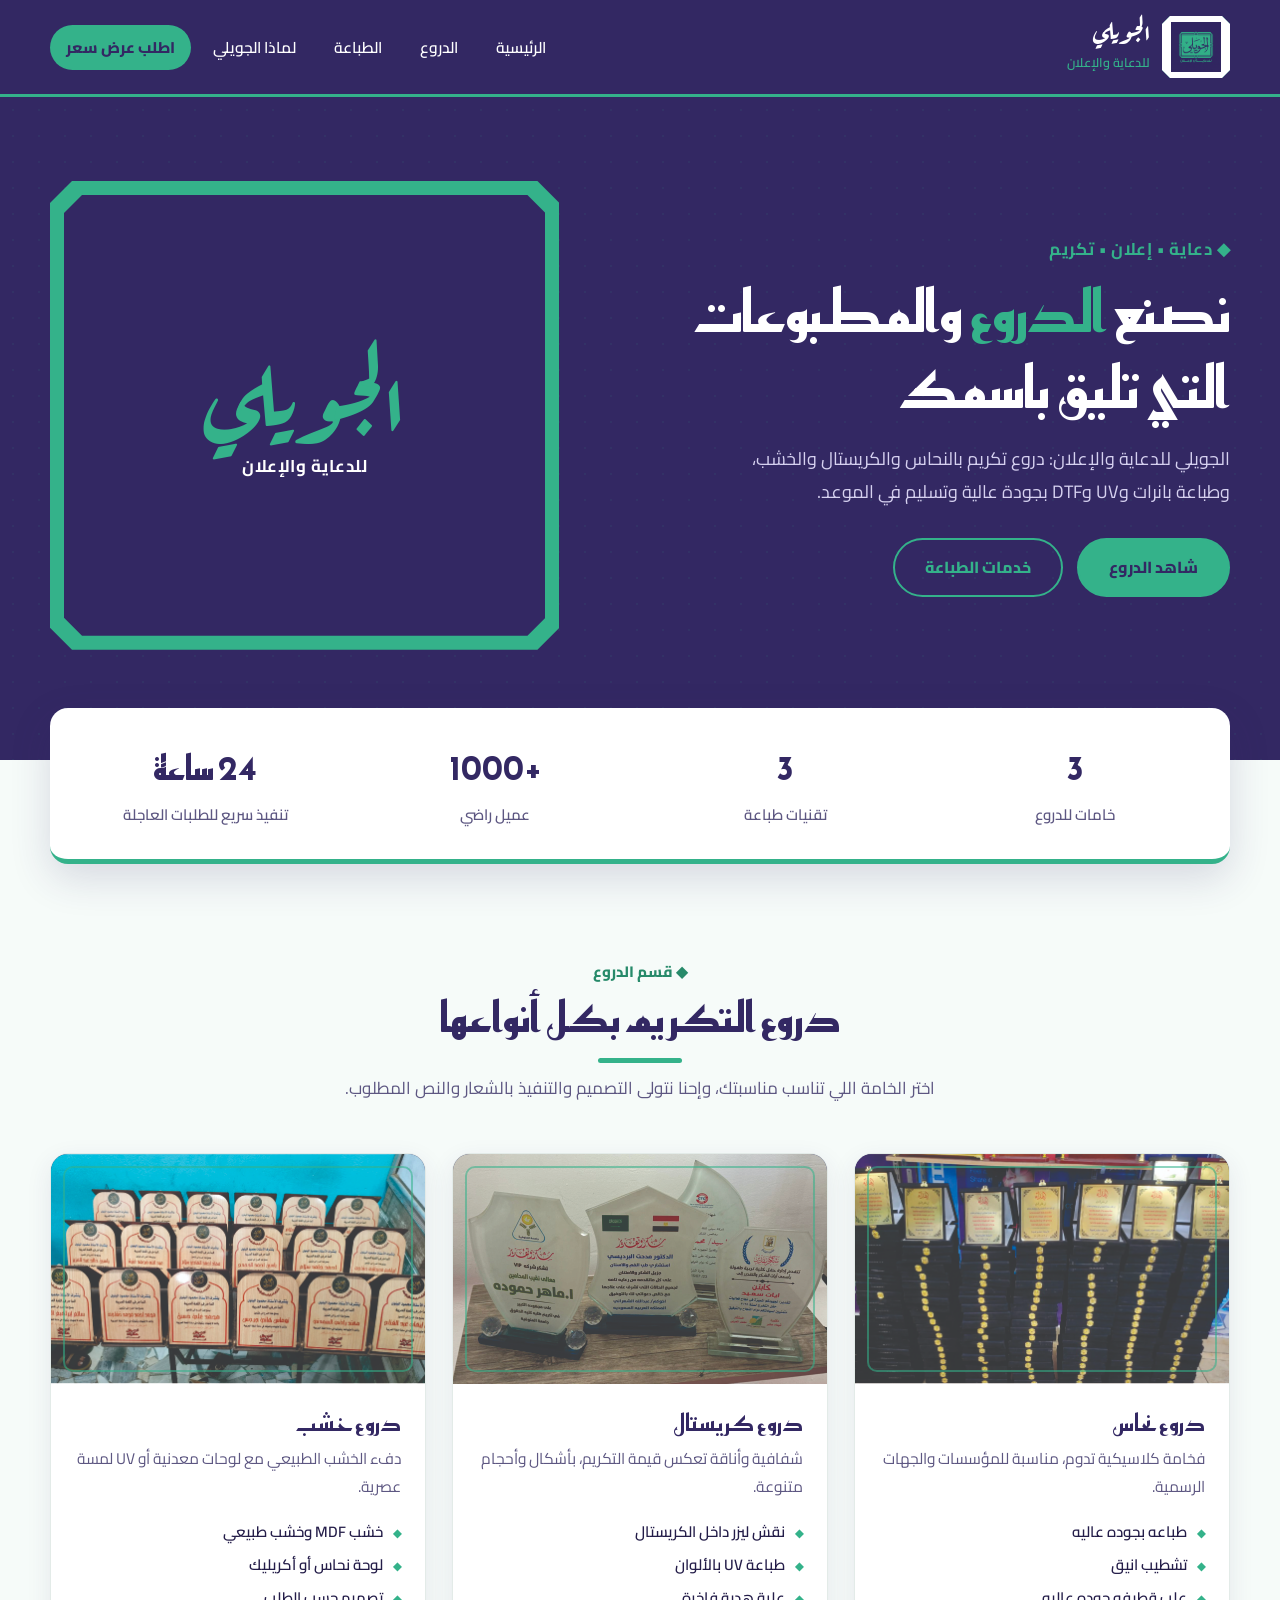
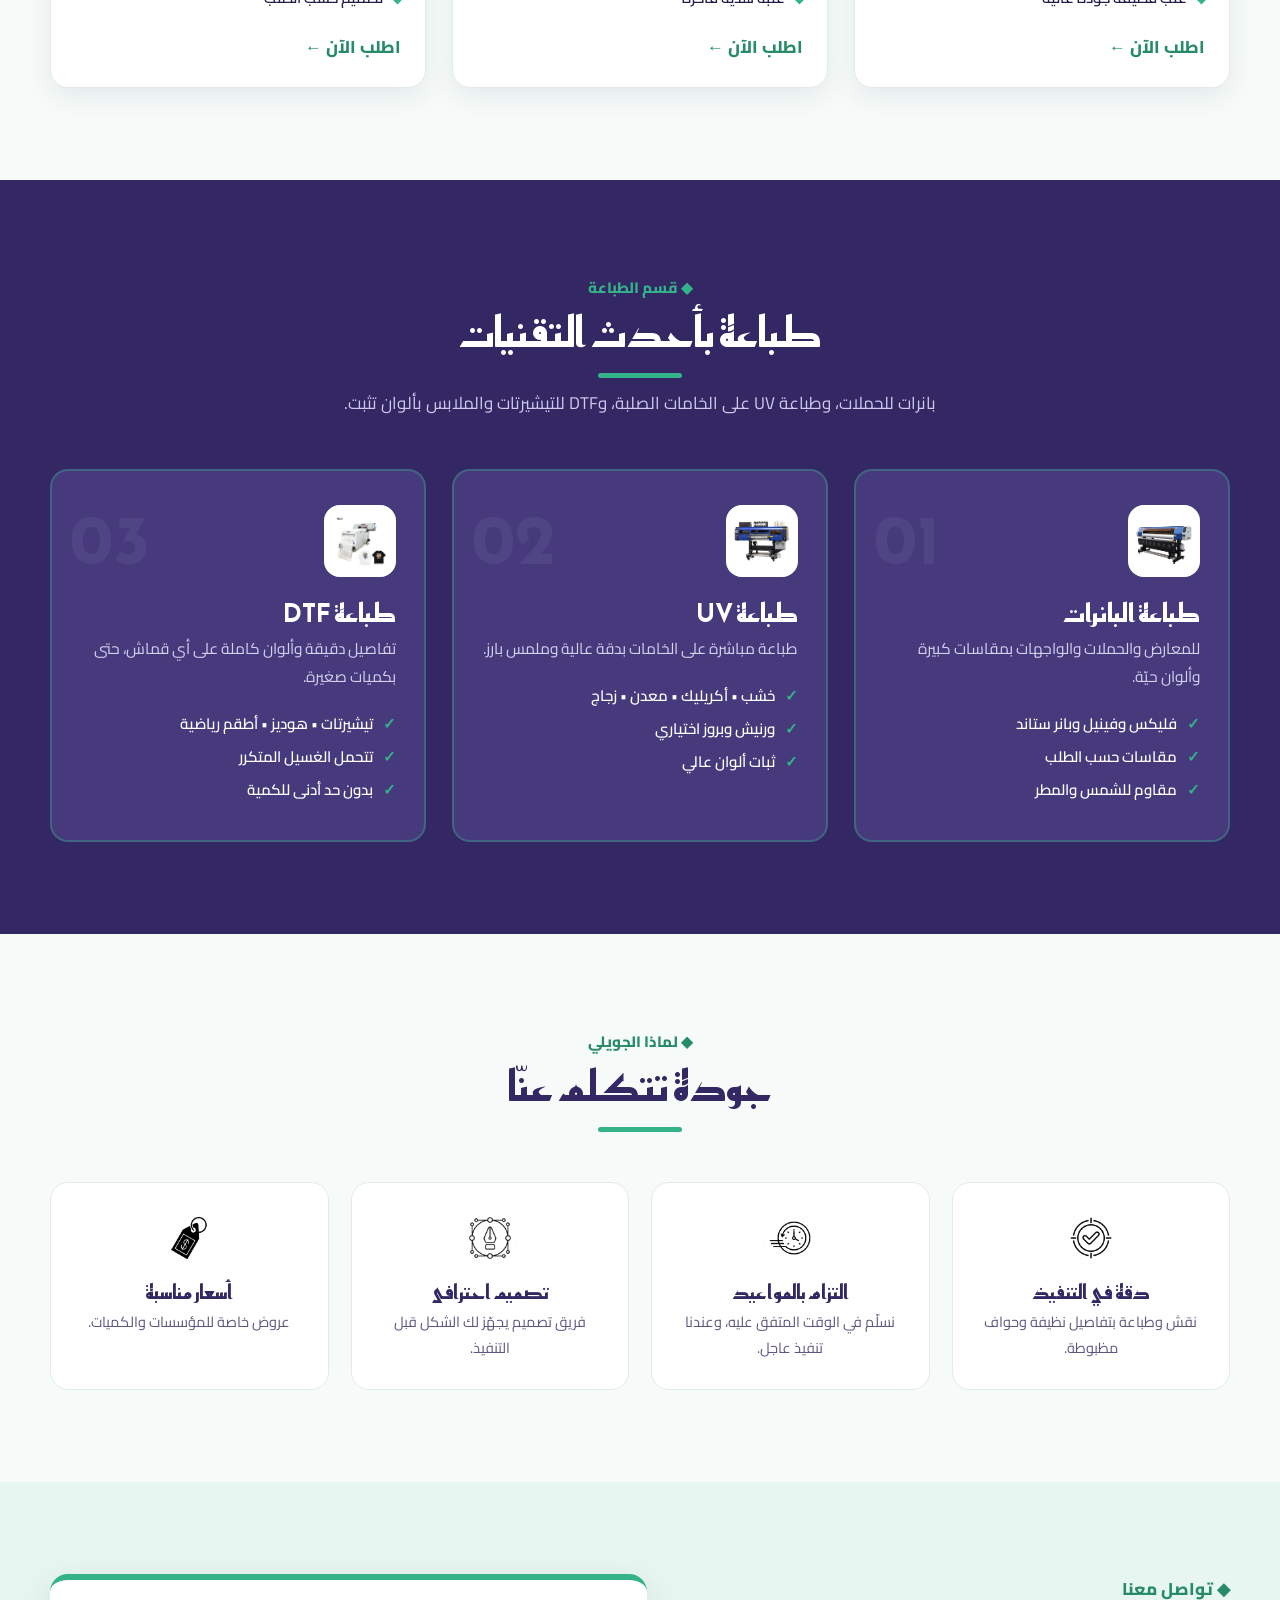
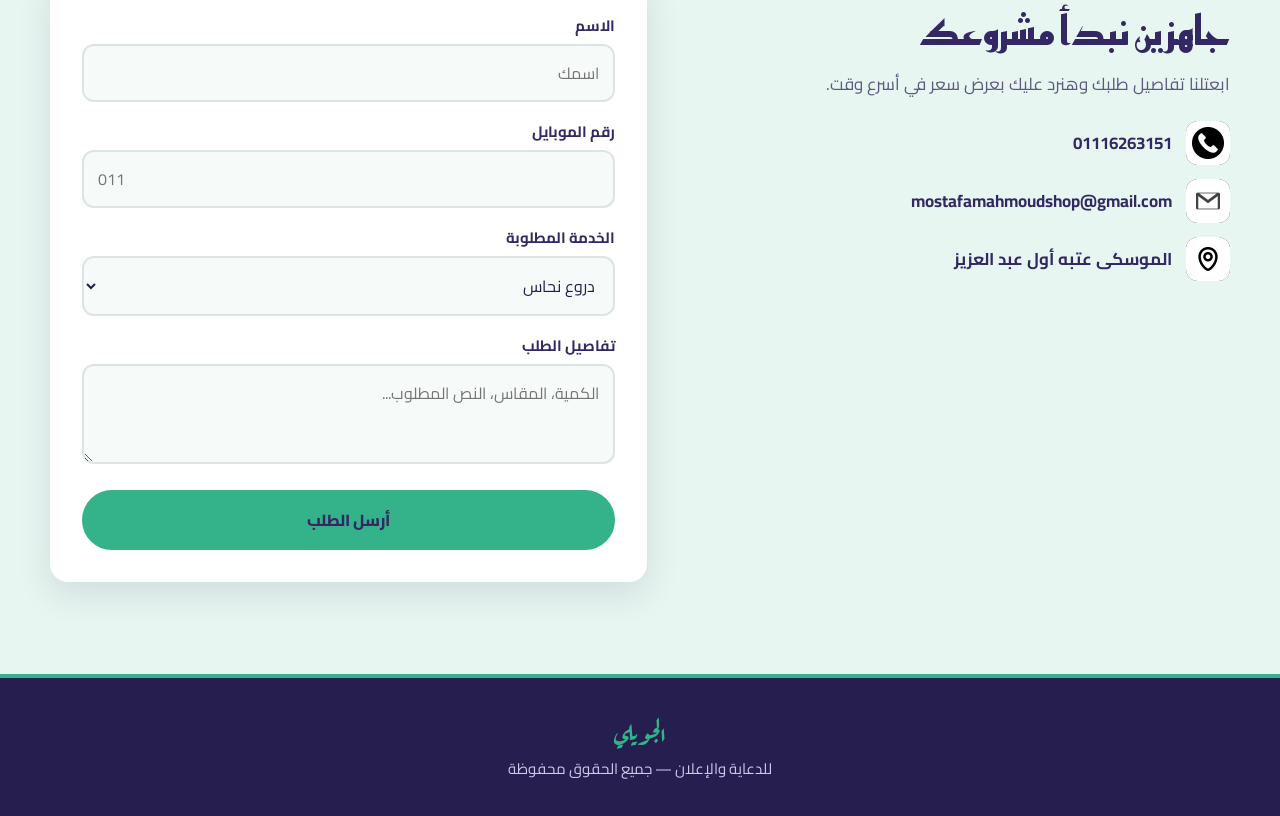
==== aljowaily.html @ 6add4ae3 "Add files via upload" ====
<!doctype html>
<html lang="ar" dir="rtl">
<head>
<meta charset="utf-8">
<meta name="viewport" content="width=device-width, initial-scale=1">
<title>الجويلي للدعاية والإعلان</title>
<link rel="preconnect" href="https://fonts.googleapis.com">
<link rel="preconnect" href="https://fonts.gstatic.com" crossorigin>
<link href="https://fonts.googleapis.com/css2?family=Cairo:wght@400;600;700;800&family=Reem+Kufi:wght@500;700&family=Aref+Ruqaa:wght@700&display=swap" rel="stylesheet">
<link rel="stylesheet" href="./style.css">
</head>
<body>

<header>
  <div class="wrap nav">
    <a href="#top" class="brand">
      <span class="mark frame image-slot" style="--n:8px">
        <img src="الجويلى .png" alt="شعار الجويلي">
        <span class="image-placeholder">الشعار<br><small>images/logo.png</small></span>
      </span>
      <span><b>الجويلي</b><small>للدعاية والإعلان</small></span>
    </a>
    <button class="burger" onclick="document.getElementById('menu').classList.toggle('open')" aria-label="القائمة">☰</button>
    <nav id="menu">
      <ul>
        <li><a href="#top">الرئيسية</a></li>
        <li><a href="#awards">الدروع</a></li>
        <li><a href="#printing">الطباعة</a></li>
        <li><a href="#why">لماذا الجويلي</a></li>
        <li><a href="#contact" class="cta">اطلب عرض سعر</a></li>
      </ul>
    </nav>
  </div>
</header>

<main id="top">
<div class="hero">
  <div class="wrap hero-grid">
    <div>
      <span class="eyebrow">◆ دعاية • إعلان • تكريم</span>
      <h1>نصنع <span>الدروع</span> والمطبوعات التي تليق باسمك</h1>
      <p>الجويلي للدعاية والإعلان: دروع تكريم بالنحاس والكريستال والخشب، وطباعة بانرات وUV وDTF بجودة عالية وتسليم في الموعد.</p>
      <div class="btns">
        <a href="#awards" class="btn fill">شاهد الدروع</a>
        <a href="#printing" class="btn line">خدمات الطباعة</a>
      </div>
    </div>
    <div class="hero-card frame">
      <div class="in">
        <div>
          <b>الجويلي</b>
          <span>للدعاية والإعلان</span>
        </div>
      </div>
    </div>
  </div>
</div>

<div class="wrap stats">
  <div class="box">
    <div class="stat"><b>3</b><span>خامات للدروع</span></div>
    <div class="stat"><b>3</b><span>تقنيات طباعة</span></div>
    <div class="stat"><b>+1000</b><span>عميل راضي</span></div>
    <div class="stat"><b>24 ساعة</b><span>تنفيذ سريع للطلبات العاجلة</span></div>
  </div>
</div>

<!-- الدروع -->
<section id="awards">
  <div class="wrap">
    <div class="head">
      <span class="tag">◆ قسم الدروع</span>
      <h2>دروع التكريم بكل أنواعها</h2>
      <p>اختر الخامة اللي تناسب مناسبتك، وإحنا نتولى التصميم والتنفيذ بالشعار والنص المطلوب.</p>
    </div>
    <div class="cards">

      <article class="card">
        <div class="art">
          <div class="image-slot" style="width:100%;height:100%">
            <img src="نحاس 1.jpg" alt="درع نحاس">
            <span class="image-placeholder">صورة درع النحاس<br><small>images/copper-shield.jpg</small></span>
          </div>
        </div>
        <div class="body">
          <h3>دروع نحاس</h3>
          <p>فخامة كلاسيكية تدوم، مناسبة للمؤسسات والجهات الرسمية.</p>
          <ul><li>طباعه بجوده عاليه</li><li>تشطيب انيق</li><li>علب قطيفه جوده عاليه</li></ul>
          <a href="#contact" class="link">اطلب الآن ←</a>
        </div>
      </article>

      <article class="card">
        <div class="art">
          <div class="image-slot" style="width:100%;height:100%">
            <img src="كرستال 1.jpg" alt="درع كريستال">
            <span class="image-placeholder">صورة درع الكريستال<br><small>images/crystal-shield.jpg</small></span>
          </div>
        </div>
        <div class="body">
          <h3>دروع كريستال</h3>
          <p>شفافية وأناقة تعكس قيمة التكريم، بأشكال وأحجام متنوعة.</p>
          <ul><li>نقش ليزر داخل الكريستال</li><li>طباعة UV بالألوان</li><li>علبة هدية فاخرة</li></ul>
          <a href="#contact" class="link">اطلب الآن ←</a>
        </div>
      </article>

      <article class="card">
        <div class="art">
          <div class="image-slot" style="width:100%;height:100%">
            <img src="خشب 1.jpg" alt="درع خشب">
            <span class="image-placeholder">صورة الدرع الخشبي<br><small>images/wood-shield.jpg</small></span>
          </div>
        </div>
        <div class="body">
          <h3>دروع خشب</h3>
          <p>دفء الخشب الطبيعي مع لوحات معدنية أو UV لمسة عصرية.</p>
          <ul><li>خشب MDF وخشب طبيعي</li><li>لوحة نحاس أو أكريليك</li><li>تصميم حسب الطلب</li></ul>
          <a href="#contact" class="link">اطلب الآن ←</a>
        </div>
      </article>

    </div>
  </div>
</section>

<!-- الطباعة -->
<section id="printing" class="print">
  <div class="wrap">
    <div class="head">
      <span class="tag">◆ قسم الطباعة</span>
      <h2>طباعة بأحدث التقنيات</h2>
      <p>بانرات للحملات، وطباعة UV على الخامات الصلبة، وDTF للتيشيرتات والملابس بألوان تثبت.</p>
    </div>
    <div class="pgrid">

      <article class="pcard">
        <span class="num">01</span>
        <div class="ico image-slot"><img src="paner.png" alt="طباعة البانرات"><span class="image-placeholder">صورة<br><small>images/banner-printing.jpg</small></span></div>
        <h3>طباعة البانرات</h3>
        <p>للمعارض والحملات والواجهات بمقاسات كبيرة وألوان حيّة.</p>
        <ul><li>فليكس وفينيل وبانر ستاند</li><li>مقاسات حسب الطلب</li><li>مقاوم للشمس والمطر</li></ul>
      </article>

      <article class="pcard">
        <span class="num">02</span>
        <div class="ico image-slot"><img src="uv.png" alt="طباعة UV"><span class="image-placeholder">صورة<br><small>images/uv-printing.jpg</small></span></div>
        <h3>طباعة UV</h3>
        <p>طباعة مباشرة على الخامات بدقة عالية وملمس بارز.</p>
        <ul><li>خشب • أكريليك • معدن • زجاج</li><li>ورنيش وبروز اختياري</li><li>ثبات ألوان عالي</li></ul>
      </article>

      <article class="pcard">
        <span class="num">03</span>
        <div class="ico image-slot"><img src="dtf.png" alt="طباعة DTF"><span class="image-placeholder">صورة<br><small>images/dtf-printing.jpg</small></span></div>
        <h3>طباعة DTF</h3>
        <p>تفاصيل دقيقة وألوان كاملة على أي قماش، حتى بكميات صغيرة.</p>
        <ul><li>تيشيرتات • هوديز • أطقم رياضية</li><li>تتحمل الغسيل المتكرر</li><li>بدون حد أدنى للكمية</li></ul>
      </article>

    </div>
  </div>
</section>

<!-- لماذا -->
<section id="why">
  <div class="wrap">
    <div class="head">
      <span class="tag">◆ لماذا الجويلي</span>
      <h2>جودة تتكلم عنّا</h2>
    </div>
    <div class="why">
      <div><span class="d image-slot"><img src="target.png" alt=""><span class="image-placeholder">صورة<br><small>images/precision.jpg</small></span></span><h3>دقة في التنفيذ</h3><p>نقش وطباعة بتفاصيل نظيفة وحواف مظبوطة.</p></div>
      <div><span class="d image-slot"><img src="quick.png" alt=""><span class="image-placeholder">صورة<br><small>images/on-time.jpg</small></span></span><h3>التزام بالمواعيد</h3><p>نسلّم في الوقت المتفق عليه، وعندنا تنفيذ عاجل.</p></div>
      <div><span class="d image-slot"><img src="professional-icon.png" alt=""><span class="image-placeholder">صورة<br><small>images/design.jpg</small></span></span><h3> تصميم احترافى </h3><p>فريق تصميم يجهّز لك الشكل قبل التنفيذ.</p></div>
      <div><span class="d image-slot"><img src="price-tag.png" alt=""><span class="image-placeholder">صورة<br><small>images/prices.jpg</small></span></span><h3>أسعار مناسبة</h3><p>عروض خاصة للمؤسسات والكميات.</p></div>
    </div>
  </div>
</section>

<!-- تواصل -->
<section id="contact" class="contact">
  <div class="wrap cgrid">
    <div class="info">
      <span class="tag" style="color:var(--green-deep);font-weight:800">◆ تواصل معنا</span>
      <h2>جاهزين نبدأ مشروعك</h2>
      <p>ابعتلنا تفاصيل طلبك وهنرد عليك بعرض سعر في أسرع وقت.</p>
      <div class="row"><span class="image-slot"><img src="phone-call (1).png" alt=""><span class="image-placeholder">صورة<br><small>images/phone.png</small></span></span><span>01116263151</span></div>
      <div class="row"><span class="image-slot"><img src="email.png" alt=""><span class="image-placeholder">صورة<br><small>images/email.png</small></span></span><span>mostafamahmoudshop@gmail.com</span></div>
      <div class="row"><span class="image-slot"><img src="gps.png" alt=""><span class="image-placeholder">صورة<br><small>images/location.png</small></span></span><span>الموسكى عتبه أول عبد العزيز</span></div>
    </div>
    <form id="order-form">
      <label for="n">الاسم</label>
      <input id="n" required placeholder="اسمك">
      <label for="p">رقم الموبايل</label>
      <input id="p" type="tel" required placeholder="011">
      <label for="s">الخدمة المطلوبة</label>
      <select id="s">
        <option>دروع نحاس</option><option>دروع كريستال</option><option>دروع خشب</option>
        <option>طباعة بانرات</option><option>طباعة UV</option><option>طباعة DTF</option>
      </select>
      <label for="m">تفاصيل الطلب</label>
      <textarea id="m" placeholder="الكمية، المقاس، النص المطلوب..."></textarea>
      <button class="btn fill" type="submit">أرسل الطلب</button>
    </form>
  </div>
</section>
</main>

<footer>
  <div class="wrap">
    <b>الجويلي</b>
    للدعاية والإعلان — جميع الحقوق محفوظة
  </div>
</footer>

<script src="./script.js" defer></script>
</body>
</html>
---- style.css ----
:root{
  --ink:#332863;        /* بنفسجي اللوجو */
  --ink-deep:#271e50;
  --ink-soft:#463a7d;
  --green:#34b28a;      /* أخضر اللوجو */
  --green-deep:#278a6a;
  --mint:#e7f6f0;
  --paper:#f6fbf9;
  --text:#241d49;
  --muted:#5d5782;
  --radius:18px;
}
*{box-sizing:border-box;margin:0;padding:0}
html{scroll-behavior:smooth}
body{font-family:'Cairo',sans-serif;background:var(--paper);color:var(--text);line-height:1.8;font-size:17px}
a{color:inherit;text-decoration:none}
.wrap{width:min(1180px,100% - 32px);margin-inline:auto}
h1,h2,h3{font-family:'Reem Kufi','Cairo',sans-serif;line-height:1.3}

/* الإطار المزخرف المأخوذ من شكل اللوجو */
.frame{
  --n:22px;
  clip-path:polygon(var(--n) 0,calc(100% - var(--n)) 0,100% var(--n),100% calc(100% - var(--n)),calc(100% - var(--n)) 100%,var(--n) 100%,0 calc(100% - var(--n)),0 var(--n));
}

/* الهيدر */
header{position:sticky;top:0;z-index:50;background:var(--ink);color:#fff;border-bottom:3px solid var(--green)}
.nav{display:flex;align-items:center;justify-content:space-between;height:94px}
.brand{display:flex;align-items:center;gap:12px}
.brand .mark{width:68px;height:62px;background:var(--green);display:grid;place-items:center;color:var(--ink);font-family:'Aref Ruqaa',serif;font-size:22px;font-weight:700}
.image-slot{position:relative;overflow:hidden;display:grid;place-items:center;text-align:center;background:rgba(52,178,138,.12);color:var(--green);font-size:14px;font-weight:700}
.image-slot img{position:absolute;inset:0;width:100%;height:100%;object-fit:cover;opacity:0;transition:opacity .2s}
.image-slot.has-image img{opacity:1}
.image-slot.has-image .image-placeholder{display:none}
.image-placeholder{padding:8px}
.image-placeholder small{font-size:11px;font-weight:600;overflow-wrap:anywhere}
.brand .mark.image-slot{background:var(--green);color:var(--ink);font-size:12px}
.brand .mark.image-slot img,.pcard .ico.image-slot img,.why .d.image-slot img,.info .row .image-slot img{object-fit:contain;padding:6px;background:#fff}
.pcard .ico.image-slot{color:var(--ink)}
.brand b{font-family:'Aref Ruqaa',serif;font-size:26px;display:block;line-height:1.1}
.brand small{color:var(--green);font-size:12.5px;font-weight:600}
nav ul{display:flex;gap:6px;list-style:none}
nav a{padding:8px 16px;border-radius:999px;font-weight:600;font-size:15.5px;transition:.2s}
nav a:hover{background:var(--ink-soft);color:var(--green)}
.cta{background:var(--green);color:var(--ink)!important;font-weight:800}
.cta:hover{background:#fff!important;color:var(--ink)!important}
.burger{display:none;background:none;border:2px solid var(--green);color:var(--green);border-radius:10px;padding:6px 12px;font-size:20px;cursor:pointer}

/* الهيرو */
.hero{background:var(--ink);color:#fff;position:relative;overflow:hidden;padding:84px 0 110px}
.hero::before{content:"";position:absolute;inset:0;opacity:.07;
  background-image:radial-gradient(var(--green) 1.5px,transparent 1.5px);background-size:26px 26px}
.hero-grid{position:relative;display:grid;grid-template-columns:1.1fr .9fr;gap:48px;align-items:center}
.eyebrow{display:inline-block;color:var(--green);font-weight:700;letter-spacing:.5px;margin-bottom:10px}
.hero h1{font-size:clamp(34px,5vw,58px);margin-bottom:18px}
.hero h1 span{color:var(--green)}
.hero p{color:#d6d1f0;max-width:520px;margin-bottom:30px;font-size:18px}
.btns{display:flex;gap:14px;flex-wrap:wrap}
.btn{display:inline-block;padding:13px 30px;border-radius:999px;font-weight:800;border:2px solid var(--green);transition:.2s;cursor:pointer;font-family:inherit;font-size:16px}
.btn.fill{background:var(--green);color:var(--ink)}
.btn.fill:hover{background:#fff;border-color:#fff}
.btn.line{color:var(--green);background:transparent}
.btn.line:hover{background:var(--green);color:var(--ink)}
.hero-card{background:var(--green);padding:14px;aspect-ratio:1/0.92}
.hero-card .in{height:100%;background:var(--ink);display:grid;place-items:center;text-align:center;padding:24px;
  clip-path:polygon(18px 0,calc(100% - 18px) 0,100% 18px,100% calc(100% - 18px),calc(100% - 18px) 100%,18px 100%,0 calc(100% - 18px),0 18px)}
.hero-card .in b{font-family:'Aref Ruqaa',serif;font-size:clamp(54px,8vw,92px);color:var(--green);line-height:1.1;display:block}
.hero-card .in span{color:#fff;font-weight:700;letter-spacing:.5px}

/* شريط الأرقام */
.stats{margin-top:-52px;position:relative;z-index:5}
.stats .box{background:#fff;border-radius:var(--radius);box-shadow:0 14px 40px rgba(51,40,99,.16);display:grid;grid-template-columns:repeat(4,1fr);padding:26px 10px;border-bottom:5px solid var(--green)}
.stat{text-align:center;padding:4px 10px}
.stat b{font-family:'Reem Kufi';font-size:34px;color:var(--ink);display:block}
.stat span{color:var(--muted);font-weight:600;font-size:15px}

/* الأقسام */
section{padding:92px 0}
.head{text-align:center;margin-bottom:50px}
.head .tag{color:var(--green-deep);font-weight:800;font-size:15px}
.head h2{font-size:clamp(28px,4vw,42px);color:var(--ink);margin:4px 0 10px}
.head h2::after{content:"";display:block;width:84px;height:5px;background:var(--green);margin:12px auto 0;border-radius:4px}
.head p{color:var(--muted);max-width:620px;margin:10px auto 0}

/* قسم الدروع */
.cards{display:grid;grid-template-columns:repeat(3,1fr);gap:26px}
.card{background:#fff;border-radius:var(--radius);overflow:hidden;box-shadow:0 8px 26px rgba(51,40,99,.09);transition:.25s;display:flex;flex-direction:column;border:1px solid #e3ebe8}
.card:hover{transform:translateY(-8px);box-shadow:0 18px 40px rgba(51,40,99,.18)}
.card .art{height:230px;background:var(--ink);display:grid;place-items:center;position:relative}
.card .art::after{content:"";position:absolute;inset:12px;border:2px solid var(--green);border-radius:10px;opacity:.55;pointer-events:none}
.card .body{padding:24px;flex:1;display:flex;flex-direction:column}
.card h3{color:var(--ink);font-size:24px;margin-bottom:6px}
.card p{color:var(--muted);font-size:15.5px;margin-bottom:14px}
.card ul{list-style:none;margin-bottom:18px}
.card li{padding:3px 0;font-size:15px;font-weight:600;color:var(--text)}
.card li::before{content:"◆";color:var(--green);margin-inline-end:10px;font-size:11px}
.card .link{margin-top:auto;color:var(--green-deep);font-weight:800}
.card .link:hover{color:var(--ink)}

/* قسم الطباعة */
.print{background:var(--ink);color:#fff;position:relative}
.print .head h2{color:#fff}
.print .head p{color:#cfc9ec}
.print .head .tag{color:var(--green)}
.pgrid{display:grid;grid-template-columns:repeat(3,1fr);gap:26px}
.pcard{background:var(--ink-soft);border:2px solid rgba(52,178,138,.35);border-radius:var(--radius);padding:34px 28px;transition:.25s;position:relative;overflow:hidden}
.pcard:hover{border-color:var(--green);transform:translateY(-6px)}
.pcard .ico{width:72px;height:72px;background:var(--green);color:var(--ink);border-radius:16px;display:grid;place-items:center;margin-bottom:20px}
.pcard h3{font-size:25px;margin-bottom:6px}
.pcard p{color:#d6d1f0;font-size:15.5px;margin-bottom:16px}
.pcard li{list-style:none;padding:3px 0;font-weight:600;font-size:15px}
.pcard li::before{content:"✓";color:var(--green);margin-inline-end:10px;font-weight:800}
.pcard .num{position:absolute;left:18px;top:6px;font-family:'Reem Kufi';font-size:70px;color:rgba(255,255,255,.06);font-weight:700}

/* لماذا نحن */
.why{display:grid;grid-template-columns:repeat(4,1fr);gap:22px}
.why div{background:#fff;border-radius:var(--radius);padding:28px 22px;text-align:center;border:1px solid #e3ebe8}
.why .d{width:54px;height:54px;margin:0 auto 14px;background:var(--mint);color:var(--green-deep);display:grid;place-items:center;border-radius:50%;font-size:24px;font-weight:800}
.why h3{color:var(--ink);font-size:20px;margin-bottom:4px}
.why p{color:var(--muted);font-size:14.5px}

/* التواصل */
.contact{background:var(--mint)}
.cgrid{display:grid;grid-template-columns:1fr 1.1fr;gap:40px;align-items:start}
.info h2{font-size:clamp(28px,4vw,40px);color:var(--ink);margin-bottom:12px}
.info p{color:var(--muted);margin-bottom:22px}
.info .row{display:flex;gap:14px;align-items:center;margin-bottom:14px;font-weight:700;color:var(--ink)}
.info .row .image-slot{font-style:normal;flex:0 0 44px;width:44px;height:44px;border-radius:12px;background:var(--ink);color:var(--green)}
form{background:#fff;padding:32px;border-radius:var(--radius);box-shadow:0 12px 34px rgba(51,40,99,.12);border-top:6px solid var(--green)}
form label{display:block;font-weight:700;color:var(--ink);margin-bottom:5px;font-size:15px}
form input,form select,form textarea{width:100%;font-family:inherit;font-size:16px;padding:12px 14px;border:2px solid #dbe6e2;border-radius:12px;margin-bottom:16px;background:var(--paper);color:var(--text);transition:.2s}
form input:focus,form select:focus,form textarea:focus{outline:none;border-color:var(--green);background:#fff}
form textarea{min-height:100px;resize:vertical}
form .btn{width:100%;text-align:center}

footer{background:var(--ink-deep);color:#cfc9ec;padding:34px 0;text-align:center;border-top:4px solid var(--green);font-size:15px}
footer b{font-family:'Aref Ruqaa',serif;color:var(--green);font-size:24px;display:block}

/* موبايل */
@media(max-width:900px){
  .hero-grid,.cgrid{grid-template-columns:1fr}
  .cards,.pgrid{grid-template-columns:1fr}
  .why{grid-template-columns:1fr 1fr}
  .stats .box{grid-template-columns:1fr 1fr;gap:12px}
  .burger{display:block}
  nav{position:absolute;top:94px;inset-inline:0;background:var(--ink);display:none;padding:14px 16px 20px;border-bottom:3px solid var(--green)}
  nav.open{display:block}
  nav ul{flex-direction:column}
  .hero{padding:56px 0 90px}
  .hero-card{max-width:380px;margin-inline:auto;width:100%}
  section{padding:68px 0}
}
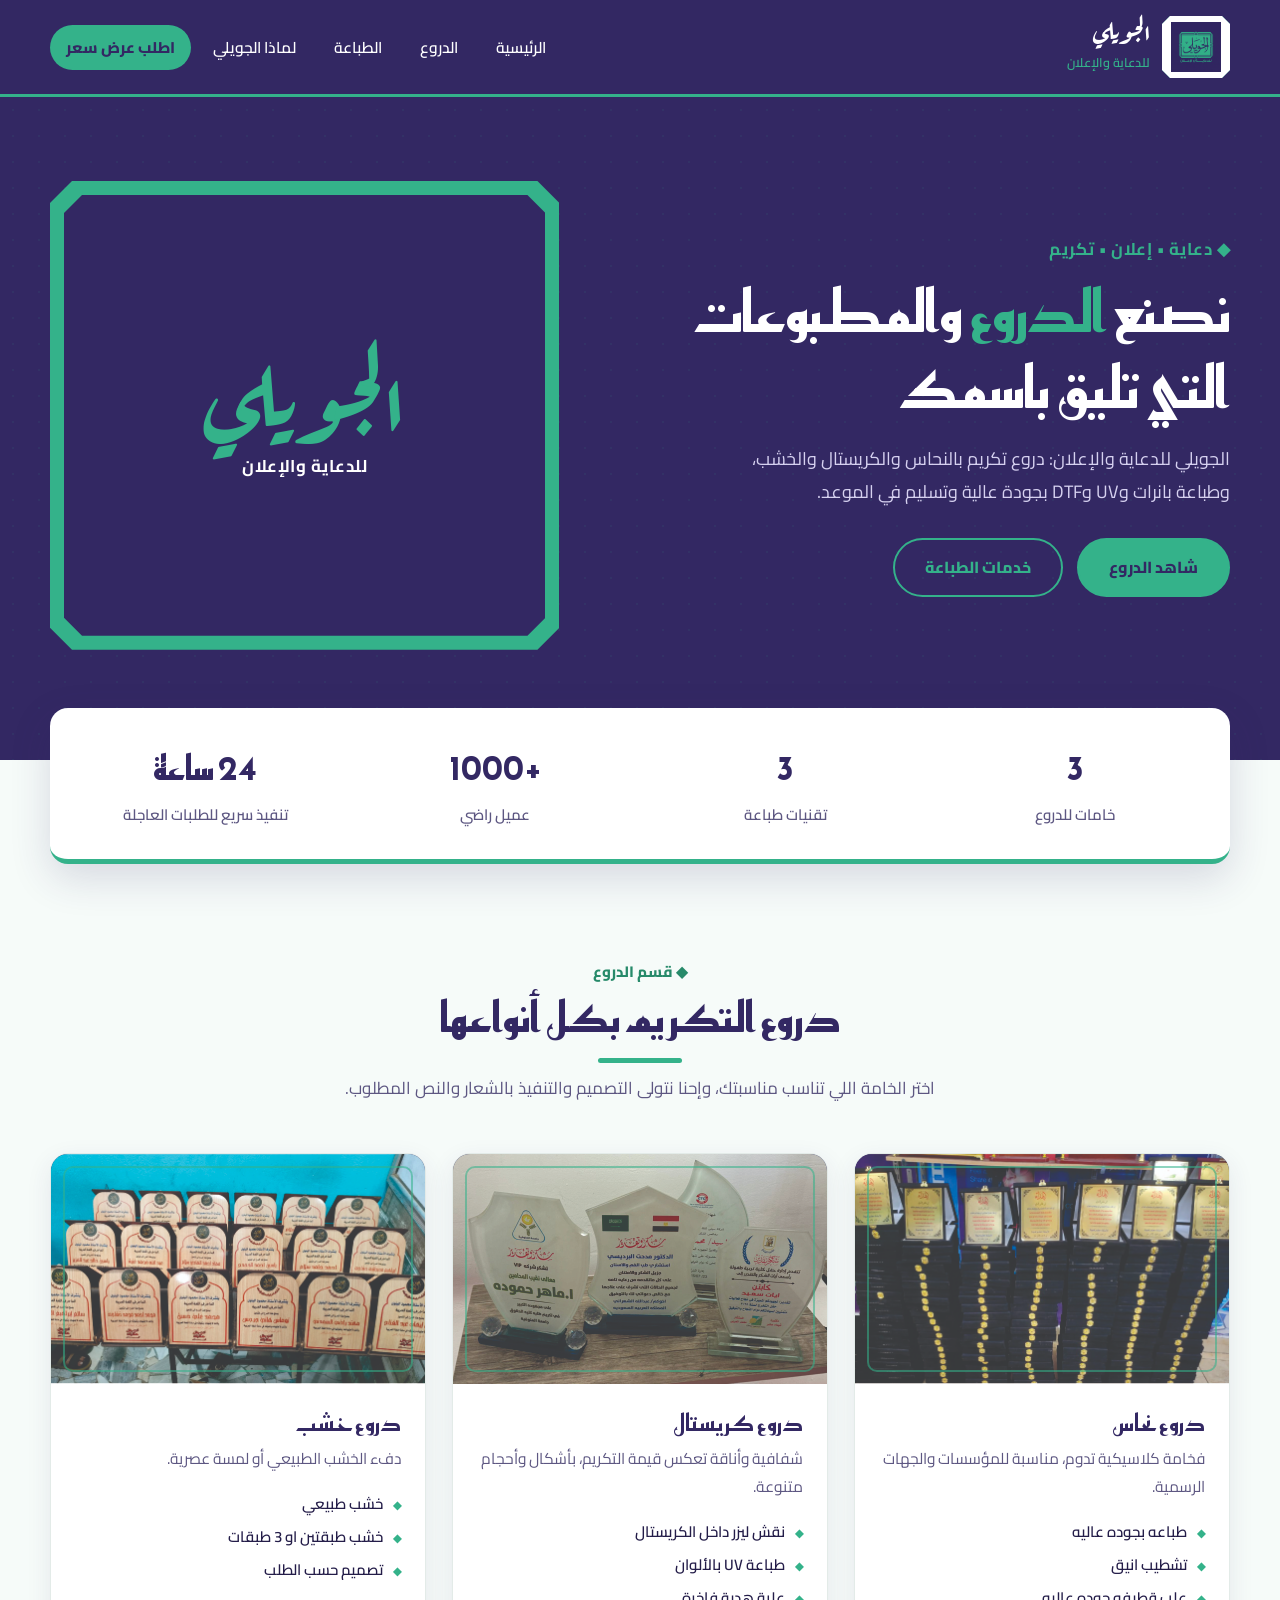
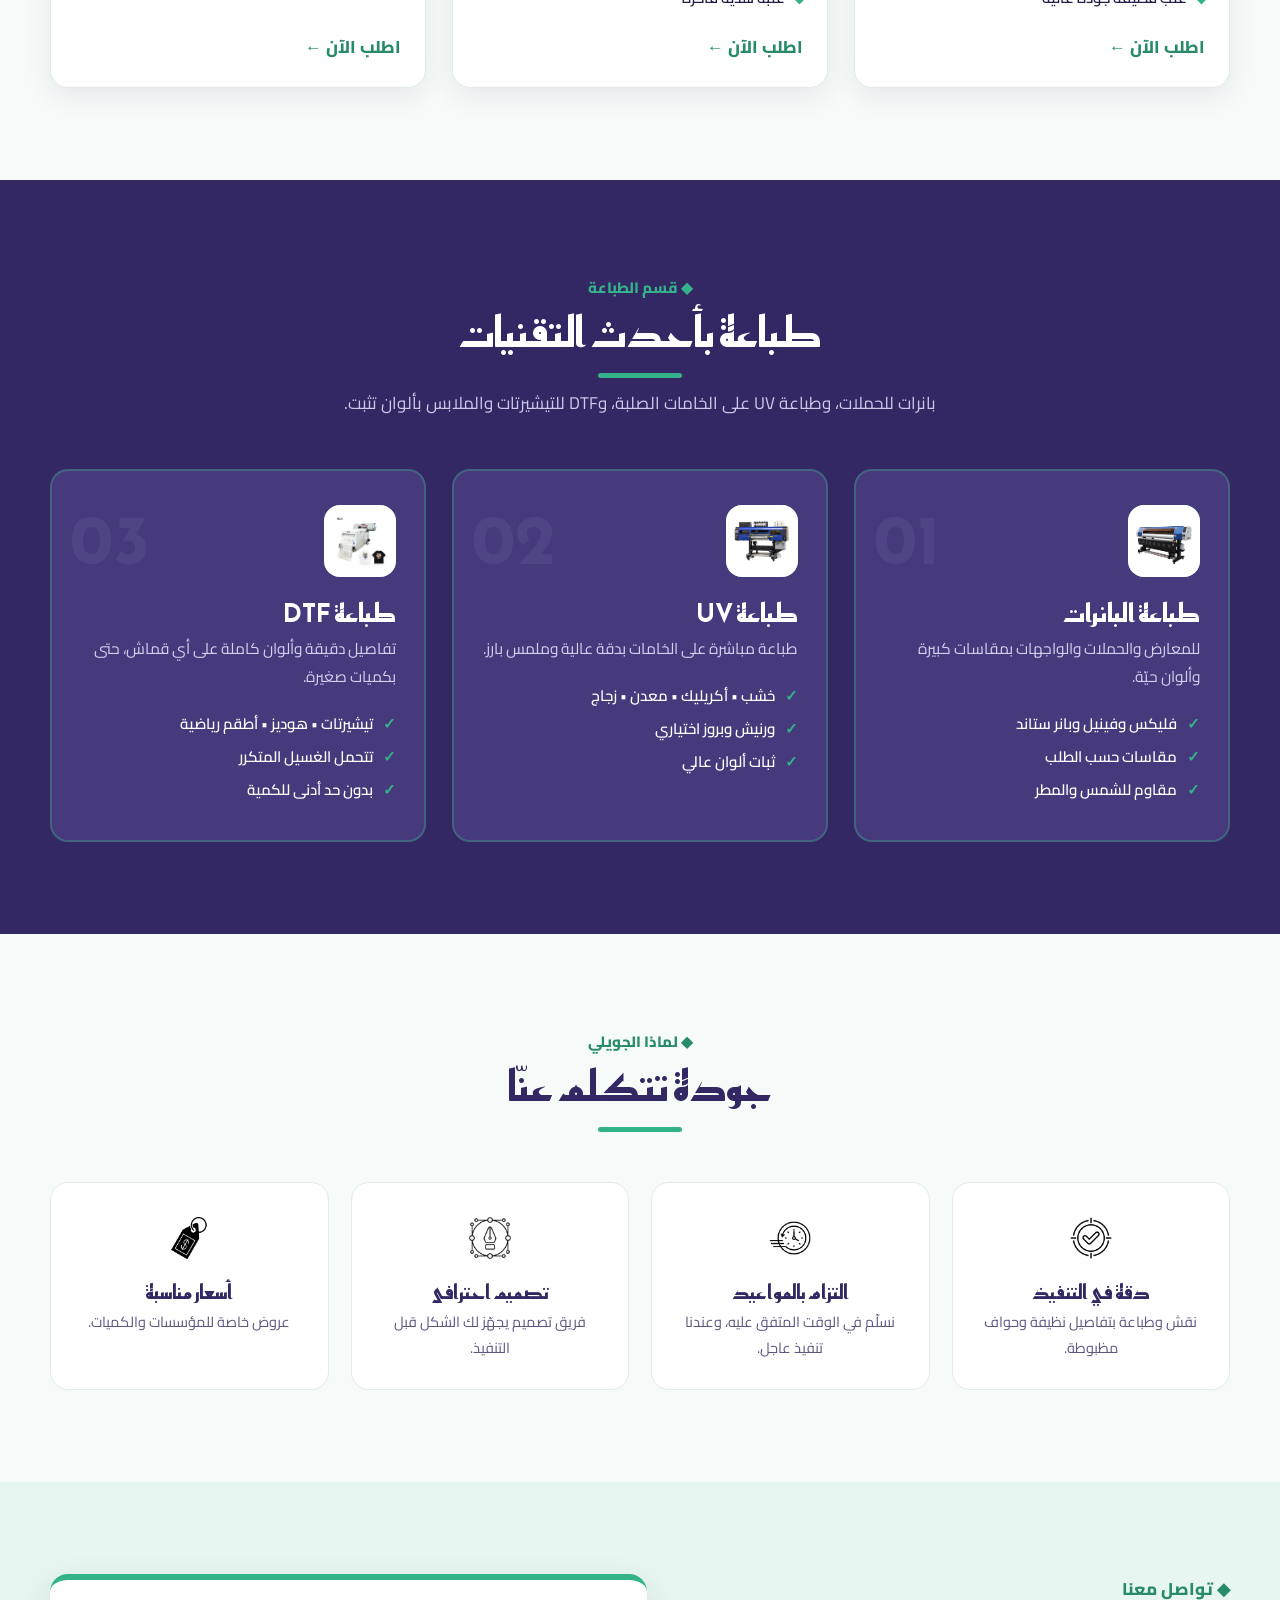
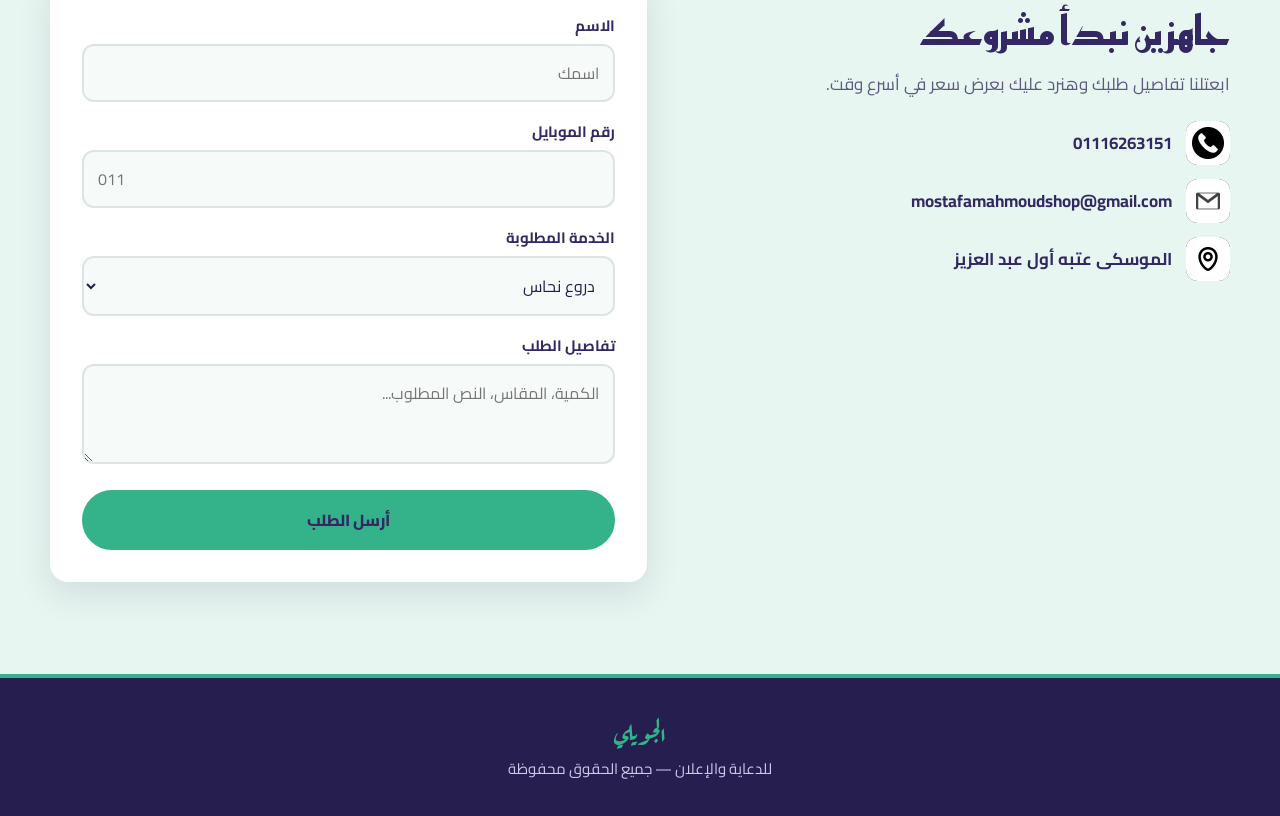
==== commit 977023c3: "amr khaled" ====
--- a/aljowaily.html
+++ b/aljowaily.html
@@ -114,8 +114,8 @@
         </div>
         <div class="body">
           <h3>دروع خشب</h3>
-          <p>دفء الخشب الطبيعي مع لوحات معدنية أو UV لمسة عصرية.</p>
-          <ul><li>خشب MDF وخشب طبيعي</li><li>لوحة نحاس أو أكريليك</li><li>تصميم حسب الطلب</li></ul>
+          <p>دفء الخشب الطبيعي أو لمسة عصرية.</p>
+          <ul><li>خشب طبيعي</li><li>خشب طبقتين او 3 طبقات</li><li>تصميم حسب الطلب</li></ul>
           <a href="#contact" class="link">اطلب الآن ←</a>
         </div>
       </article>
--- a/style.css
+++ b/style.css
@@ -149,4 +149,4 @@
   .hero{padding:56px 0 90px}
   .hero-card{max-width:380px;margin-inline:auto;width:100%}
   section{padding:68px 0}
-}
+}
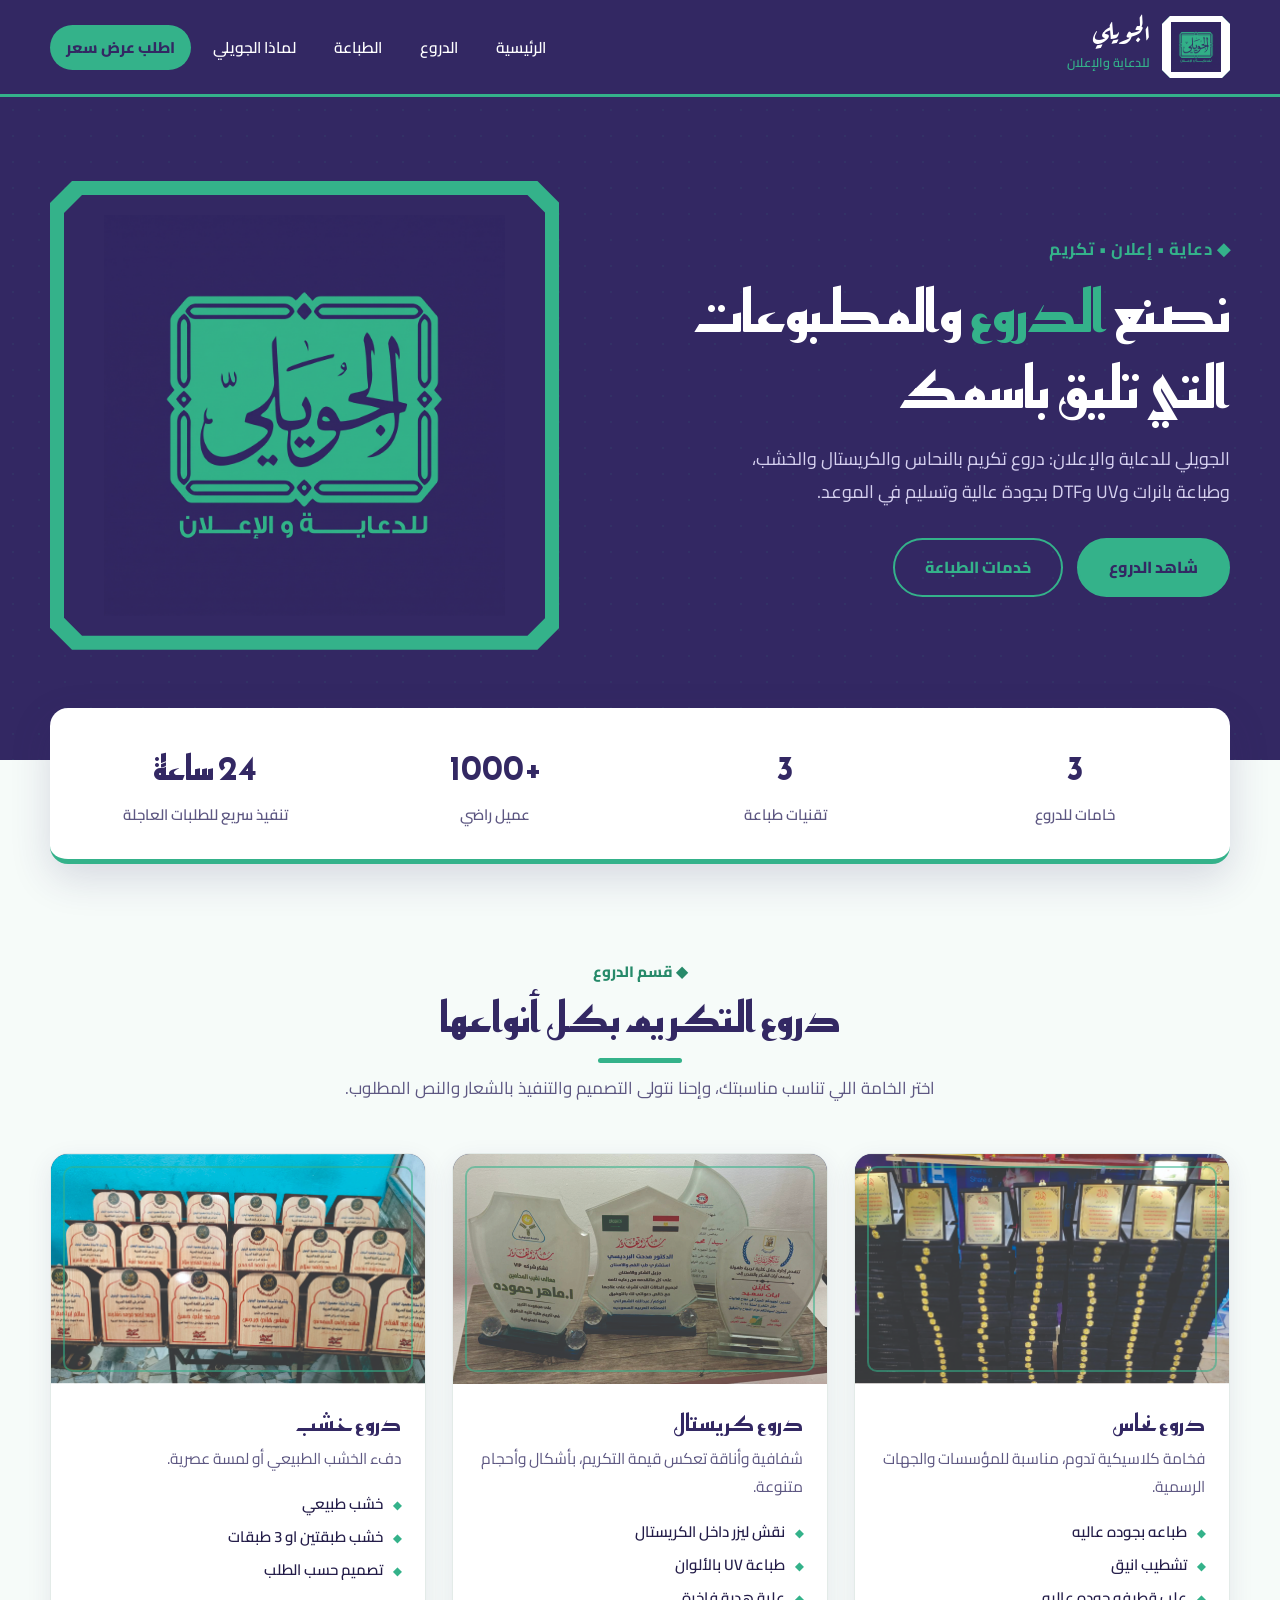
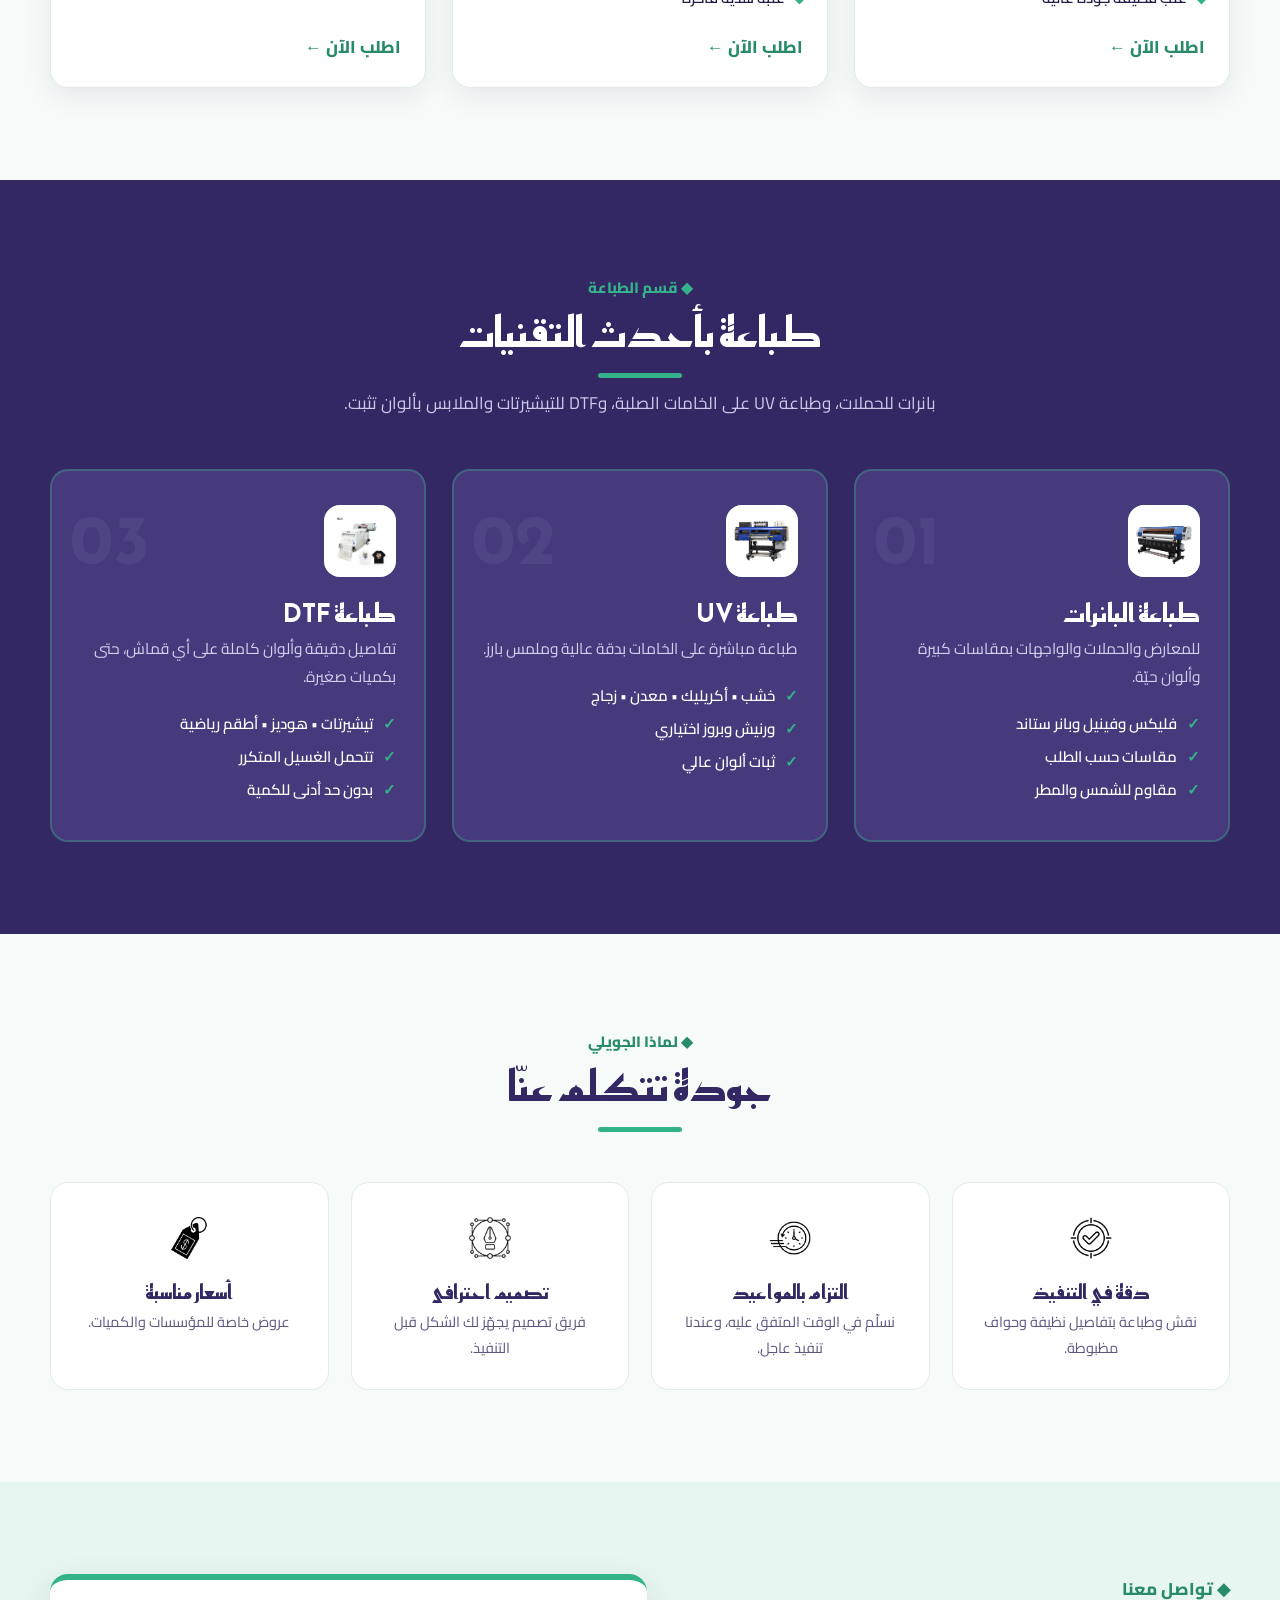
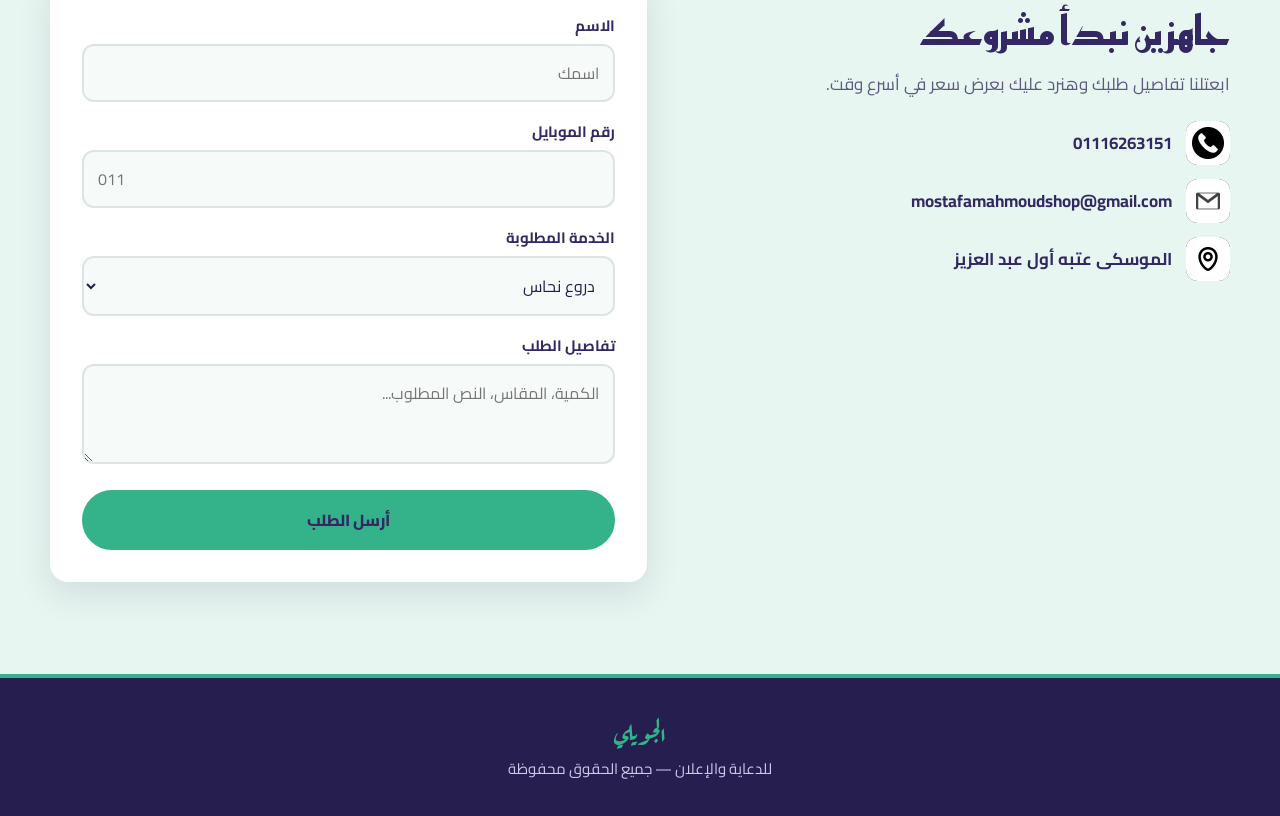
==== commit b0f91fac: "1.2" ====
--- a/aljowaily.html
+++ b/aljowaily.html
@@ -46,11 +46,9 @@
       </div>
     </div>
     <div class="hero-card frame">
-      <div class="in">
-        <div>
-          <b>الجويلي</b>
-          <span>للدعاية والإعلان</span>
-        </div>
+      <div class="in image-slot">
+        <img src="الجويلى .png" alt="شعار الجويلي للدعاية والإعلان">
+        <span class="image-placeholder">أضف صورة الشعار هنا<br><small>استبدل ملف الجويلى .png</small></span>
       </div>
     </div>
   </div>
--- a/style.css
+++ b/style.css
@@ -64,8 +64,8 @@
 .hero-card{background:var(--green);padding:14px;aspect-ratio:1/0.92}
 .hero-card .in{height:100%;background:var(--ink);display:grid;place-items:center;text-align:center;padding:24px;
   clip-path:polygon(18px 0,calc(100% - 18px) 0,100% 18px,100% calc(100% - 18px),calc(100% - 18px) 100%,18px 100%,0 calc(100% - 18px),0 18px)}
-.hero-card .in b{font-family:'Aref Ruqaa',serif;font-size:clamp(54px,8vw,92px);color:var(--green);line-height:1.1;display:block}
-.hero-card .in span{color:#fff;font-weight:700;letter-spacing:.5px}
+.hero-card .in.image-slot img{object-fit:contain;padding:20px;background:transparent}
+.hero-card .in .image-placeholder{color:var(--green)}
 
 /* شريط الأرقام */
 .stats{margin-top:-52px;position:relative;z-index:5}
